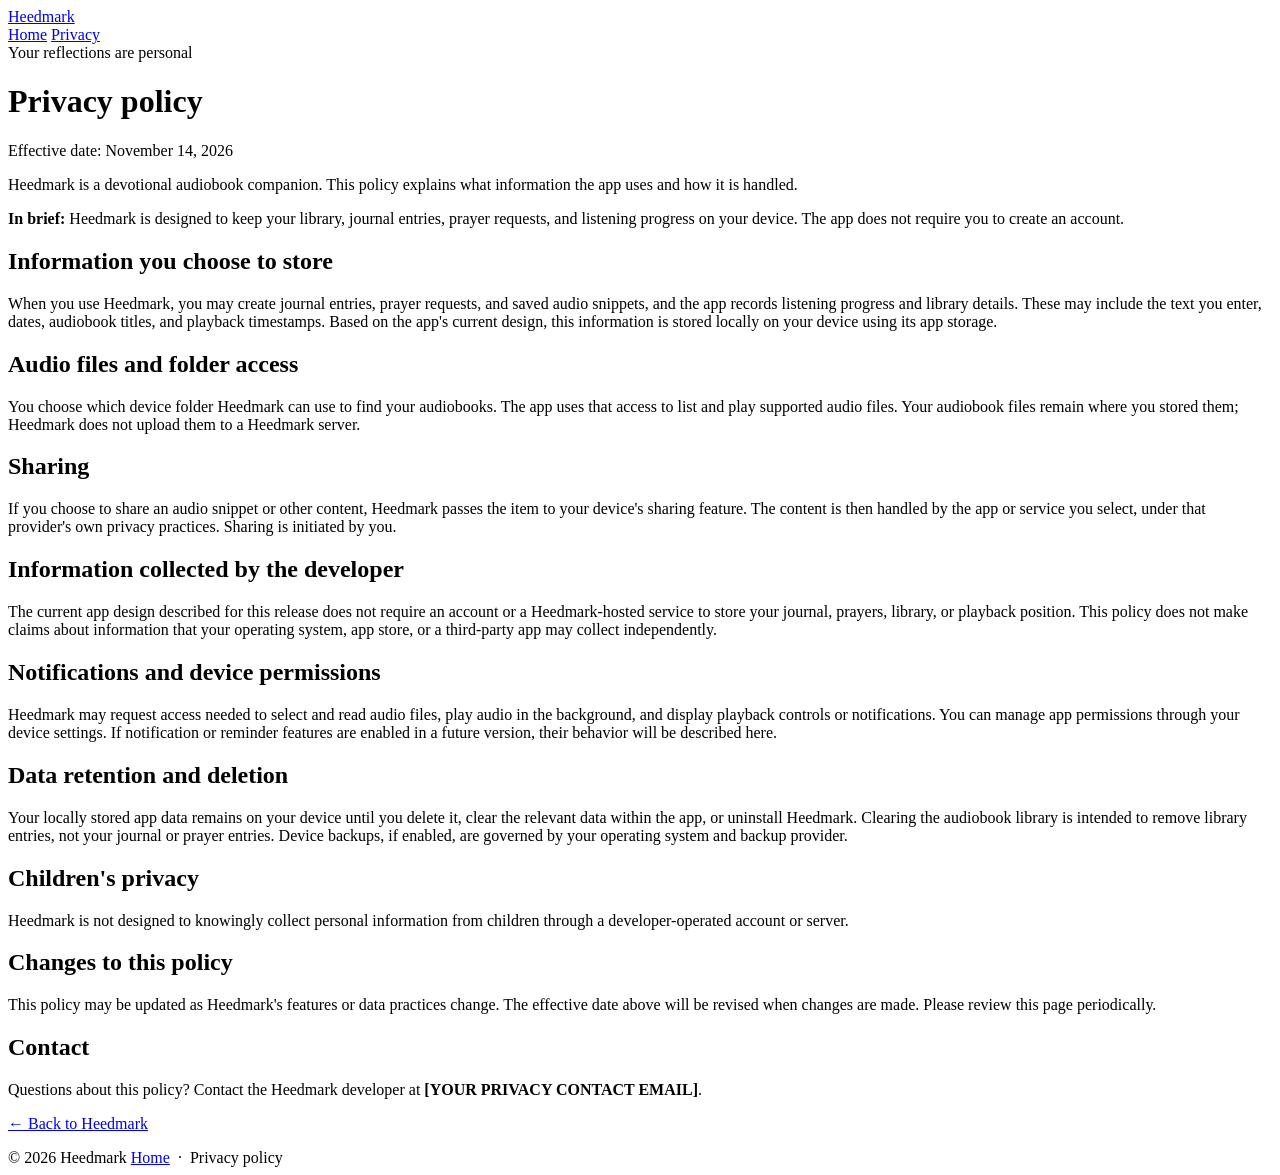
==== privacy.html @ 1b5cce21 "Add files via upload" ====
<!doctype html>
<html lang="en">
<head>
  <meta charset="utf-8">
  <meta name="viewport" content="width=device-width, initial-scale=1">
  <meta name="theme-color" content="#17130f">
  <meta name="description" content="Heedmark privacy policy.">
  <title>Privacy Policy — Heedmark</title>
  <link rel="icon" href="assets/heedmark-mark.svg" type="image/svg+xml">
  <link rel="stylesheet" href="assets/styles.css">
</head>
<body>
<header>
  <div class="wrap nav">
    <a class="brand" href="./"><img src="assets/heedmark-mark.svg" alt=""><span>Heedmark</span></a>
    <nav class="navlinks" aria-label="Main navigation">
      <a href="./">Home</a>
      <a href="privacy.html" aria-current="page">Privacy</a>
    </nav>
  </div>
</header>
<main class="wrap page">
  <div class="eyebrow">Your reflections are personal</div>
  <h1>Privacy policy</h1>
  <p class="updated">Effective date: November 14, 2026</p>
  <p>Heedmark is a devotional audiobook companion. This policy explains what information the app uses and how it is handled.</p>

  <div class="notice"><strong>In brief:</strong> Heedmark is designed to keep your library, journal entries, prayer requests, and listening progress on your device. The app does not require you to create an account.</div>

  <h2>Information you choose to store</h2>
  <p>When you use Heedmark, you may create journal entries, prayer requests, and saved audio snippets, and the app records listening progress and library details. These may include the text you enter, dates, audiobook titles, and playback timestamps. Based on the app's current design, this information is stored locally on your device using its app storage.</p>

  <h2>Audio files and folder access</h2>
  <p>You choose which device folder Heedmark can use to find your audiobooks. The app uses that access to list and play supported audio files. Your audiobook files remain where you stored them; Heedmark does not upload them to a Heedmark server.</p>

  <h2>Sharing</h2>
  <p>If you choose to share an audio snippet or other content, Heedmark passes the item to your device's sharing feature. The content is then handled by the app or service you select, under that provider's own privacy practices. Sharing is initiated by you.</p>

  <h2>Information collected by the developer</h2>
  <p>The current app design described for this release does not require an account or a Heedmark-hosted service to store your journal, prayers, library, or playback position. This policy does not make claims about information that your operating system, app store, or a third-party app may collect independently.</p>

  <h2>Notifications and device permissions</h2>
  <p>Heedmark may request access needed to select and read audio files, play audio in the background, and display playback controls or notifications. You can manage app permissions through your device settings. If notification or reminder features are enabled in a future version, their behavior will be described here.</p>

  <h2>Data retention and deletion</h2>
  <p>Your locally stored app data remains on your device until you delete it, clear the relevant data within the app, or uninstall Heedmark. Clearing the audiobook library is intended to remove library entries, not your journal or prayer entries. Device backups, if enabled, are governed by your operating system and backup provider.</p>

  <h2>Children's privacy</h2>
  <p>Heedmark is not designed to knowingly collect personal information from children through a developer-operated account or server.</p>

  <h2>Changes to this policy</h2>
  <p>This policy may be updated as Heedmark's features or data practices change. The effective date above will be revised when changes are made. Please review this page periodically.</p>

  <h2>Contact</h2>
  <p>Questions about this policy? Contact the Heedmark developer at <strong>[YOUR PRIVACY CONTACT EMAIL]</strong>.</p>

  <p><a class="text-link" href="./">← Back to Heedmark</a></p>
</main>
<footer>
  <div class="wrap foot">
    <span>© 2026 Heedmark</span>
    <span><a href="./">Home</a> &nbsp;·&nbsp; Privacy policy</span>
  </div>
</footer>
</body>
</html>
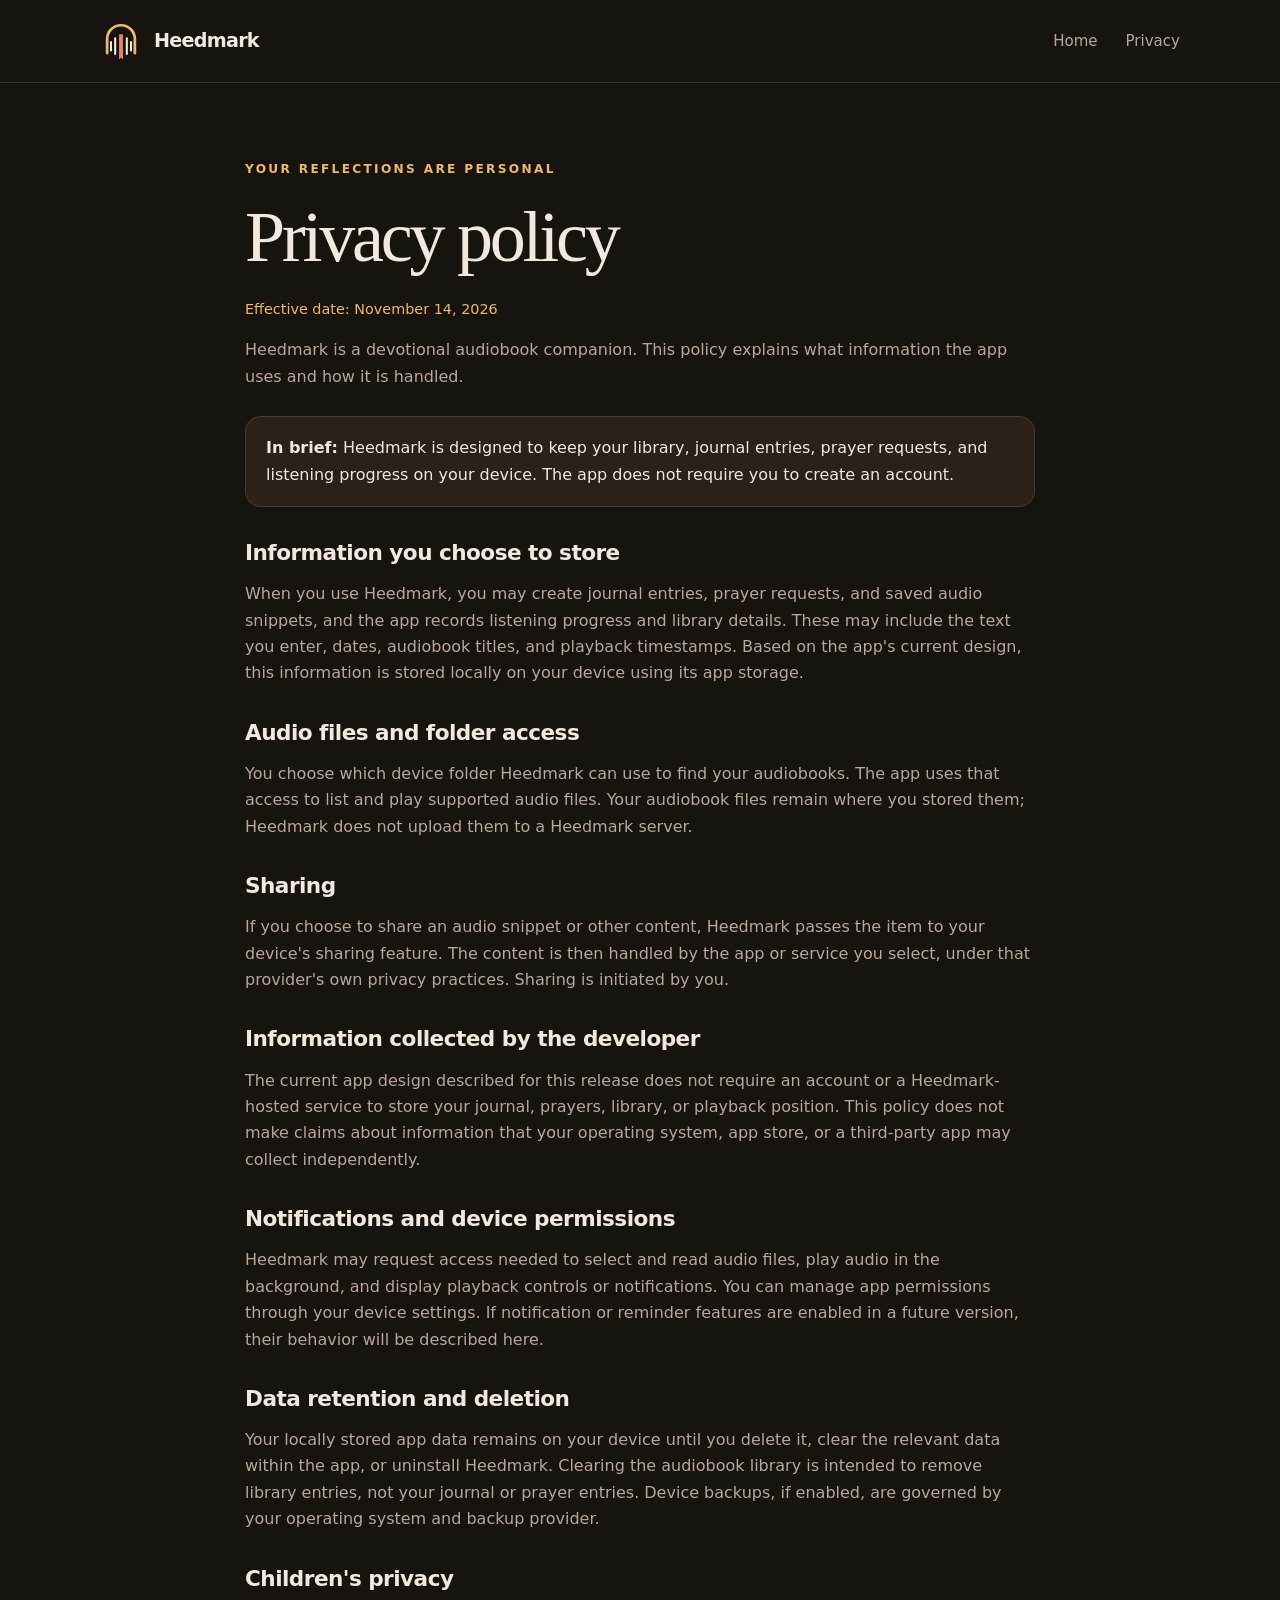
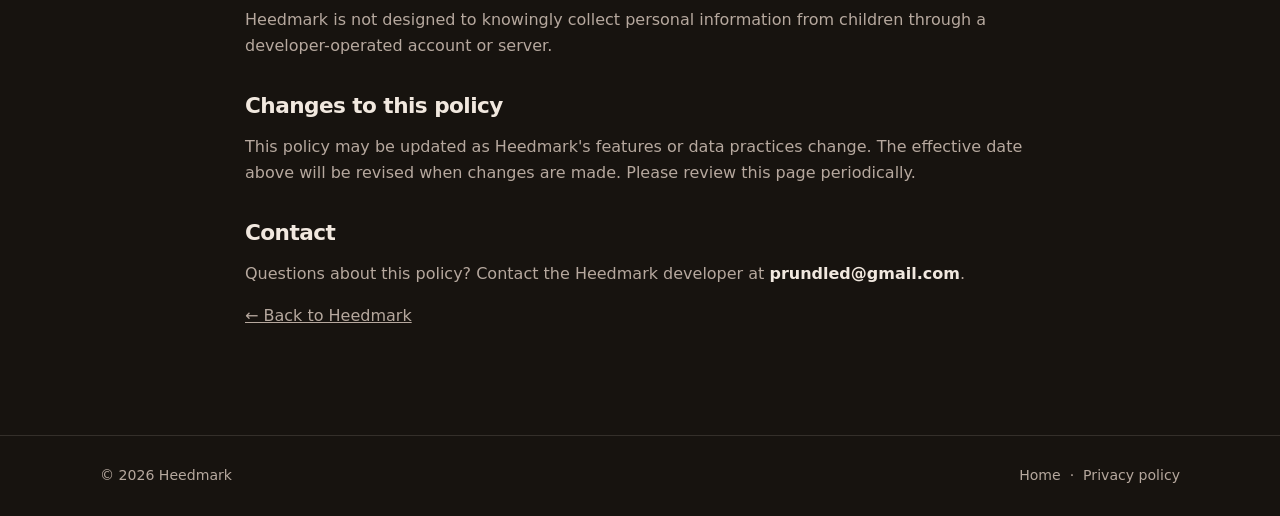
==== commit e6315989: "Update privacy contact email in privacy.html" ====
--- a/privacy.html
+++ b/privacy.html
@@ -52,7 +52,7 @@
   <p>This policy may be updated as Heedmark's features or data practices change. The effective date above will be revised when changes are made. Please review this page periodically.</p>
 
   <h2>Contact</h2>
-  <p>Questions about this policy? Contact the Heedmark developer at <strong>[YOUR PRIVACY CONTACT EMAIL]</strong>.</p>
+  <p>Questions about this policy? Contact the Heedmark developer at <strong>prundled@gmail.com</strong>.</p>
 
   <p><a class="text-link" href="./">← Back to Heedmark</a></p>
 </main>
--- a/assets/styles.css
+++ b/assets/styles.css
@@ -0,0 +1,83 @@
+:root {
+  color-scheme: dark;
+  --bg: #17130f;
+  --surface: #2c2119;
+  --surface-2: #3b2c21;
+  --cream: #f1e8df;
+  --muted: #b6a89e;
+  --gold: #e9b872;
+  --peach: #d4b59e;
+  --coral: #e8806a;
+  --line: rgba(241,232,223,.13);
+  --max: 1080px;
+}
+* { box-sizing: border-box; }
+html { scroll-behavior: smooth; }
+body {
+  margin: 0; background: var(--bg); color: var(--cream);
+  font-family: Inter, ui-sans-serif, system-ui, -apple-system, BlinkMacSystemFont, "Segoe UI", sans-serif;
+  line-height: 1.65; -webkit-font-smoothing: antialiased;
+}
+a { color: inherit; }
+.wrap { width: min(var(--max), calc(100% - 44px)); margin: 0 auto; }
+header { border-bottom: 1px solid var(--line); }
+.nav { min-height: 82px; display:flex; align-items:center; justify-content:space-between; gap:24px; }
+.brand { display:flex; align-items:center; gap:12px; text-decoration:none; font-weight:750; font-size:1.2rem; letter-spacing:-.04em; }
+.brand img { width:42px; height:42px; }
+.navlinks { display:flex; align-items:center; gap:28px; }
+.navlinks a { color:var(--muted); text-decoration:none; font-size:.94rem; }
+.navlinks a:hover, .text-link:hover { color:var(--gold); }
+.hero { padding: 92px 0 88px; display:grid; grid-template-columns: 1.1fr .9fr; align-items:center; gap:54px; }
+.eyebrow { color:var(--gold); font-size:.76rem; font-weight:750; letter-spacing:.19em; text-transform:uppercase; }
+h1,h2,h3 { line-height:1.12; letter-spacing:-.045em; }
+h1 { font-family: Georgia, "Times New Roman", serif; font-weight:500; font-size:clamp(3.2rem, 7vw, 5.8rem); margin:18px 0 20px; }
+h1 span { color:var(--peach); }
+.lede { color:var(--muted); font-size:clamp(1.08rem, 2vw, 1.28rem); max-width:590px; margin:0 0 30px; }
+.actions { display:flex; flex-wrap:wrap; gap:13px; align-items:center; }
+.button { display:inline-flex; justify-content:center; align-items:center; border-radius:999px; padding:12px 21px; font-weight:700; text-decoration:none; transition:transform .18s ease, background .18s ease; }
+.button:hover { transform:translateY(-2px); }
+.primary { background:var(--peach); color:#261b14; }
+.secondary { border:1px solid var(--line); color:var(--cream); }
+.hero-art { min-height:390px; border:1px solid rgba(233,184,114,.22); border-radius:32px; background:radial-gradient(circle at 50% 40%, #493729 0, #2c2119 54%, #211912 100%); display:grid; place-items:center; position:relative; overflow:hidden; }
+.hero-art:before,.hero-art:after { content:""; position:absolute; border:1px solid rgba(233,184,114,.12); border-radius:50%; width:330px; height:330px; }
+.hero-art:after { width:440px; height:440px; }
+.hero-art img { width:190px; height:190px; z-index:1; filter:drop-shadow(0 15px 35px rgba(0,0,0,.25)); }
+.art-caption { position:absolute; bottom:25px; color:var(--muted); font-size:.78rem; letter-spacing:.16em; text-transform:uppercase; z-index:1; }
+section { padding:76px 0; border-top:1px solid var(--line); }
+.section-head { max-width:650px; margin-bottom:34px; }
+h2 { font-family:Georgia, "Times New Roman", serif; font-size:clamp(2.2rem, 4vw, 3.2rem); font-weight:500; margin:12px 0; }
+.section-head p, .feature p { color:var(--muted); }
+.grid { display:grid; grid-template-columns:repeat(3,1fr); gap:16px; }
+.feature { background:var(--surface); border:1px solid var(--line); border-radius:22px; padding:25px; }
+.feature .num { color:var(--gold); font-size:.78rem; letter-spacing:.15em; font-weight:800; }
+.feature h3 { font-size:1.3rem; margin:18px 0 8px; }
+.feature p { margin:0; font-size:.96rem; }
+.quote { background:var(--surface-2); border:1px solid rgba(212,181,158,.2); border-radius:28px; padding:34px; display:flex; align-items:center; justify-content:space-between; gap:30px; }
+.quote blockquote { margin:0; font-family:Georgia,serif; font-size:clamp(1.7rem,3vw,2.5rem); line-height:1.25; }
+.quote small { color:var(--gold); text-transform:uppercase; letter-spacing:.17em; white-space:nowrap; }
+footer { border-top:1px solid var(--line); padding:28px 0; color:var(--muted); font-size:.88rem; }
+.foot { display:flex; justify-content:space-between; gap:20px; flex-wrap:wrap; }
+.foot a { text-decoration:none; }
+.page { padding:76px 0 90px; max-width:790px; }
+.page h1 { font-size:clamp(2.8rem,6vw,4.5rem); }
+.page h2 { font-family:inherit; font-size:1.35rem; font-weight:750; letter-spacing:-.025em; margin:34px 0 10px; }
+.page p,.page li { color:var(--muted); }
+.page strong { color:var(--cream); }
+.updated { color:var(--gold)!important; font-size:.9rem; }
+.notice { background:var(--surface); border:1px solid var(--line); border-radius:16px; padding:18px 20px; margin:26px 0; }
+@media (max-width:760px) {
+ .hero { grid-template-columns:1fr; padding:66px 0; gap:35px; }
+ .hero-art { min-height:290px; }
+ .hero-art img { width:150px; height:150px; }
+ .grid { grid-template-columns:1fr; }
+ .quote { align-items:flex-start; flex-direction:column; }
+ .navlinks { gap:16px; }
+}
+@media (max-width:430px) {
+ .wrap { width:min(var(--max), calc(100% - 32px)); }
+ .nav { min-height:70px; }
+ .brand { font-size:1.05rem; }
+ .brand img { width:35px; height:35px; }
+ .navlinks { gap:12px; }
+ .navlinks a { font-size:.83rem; }
+}
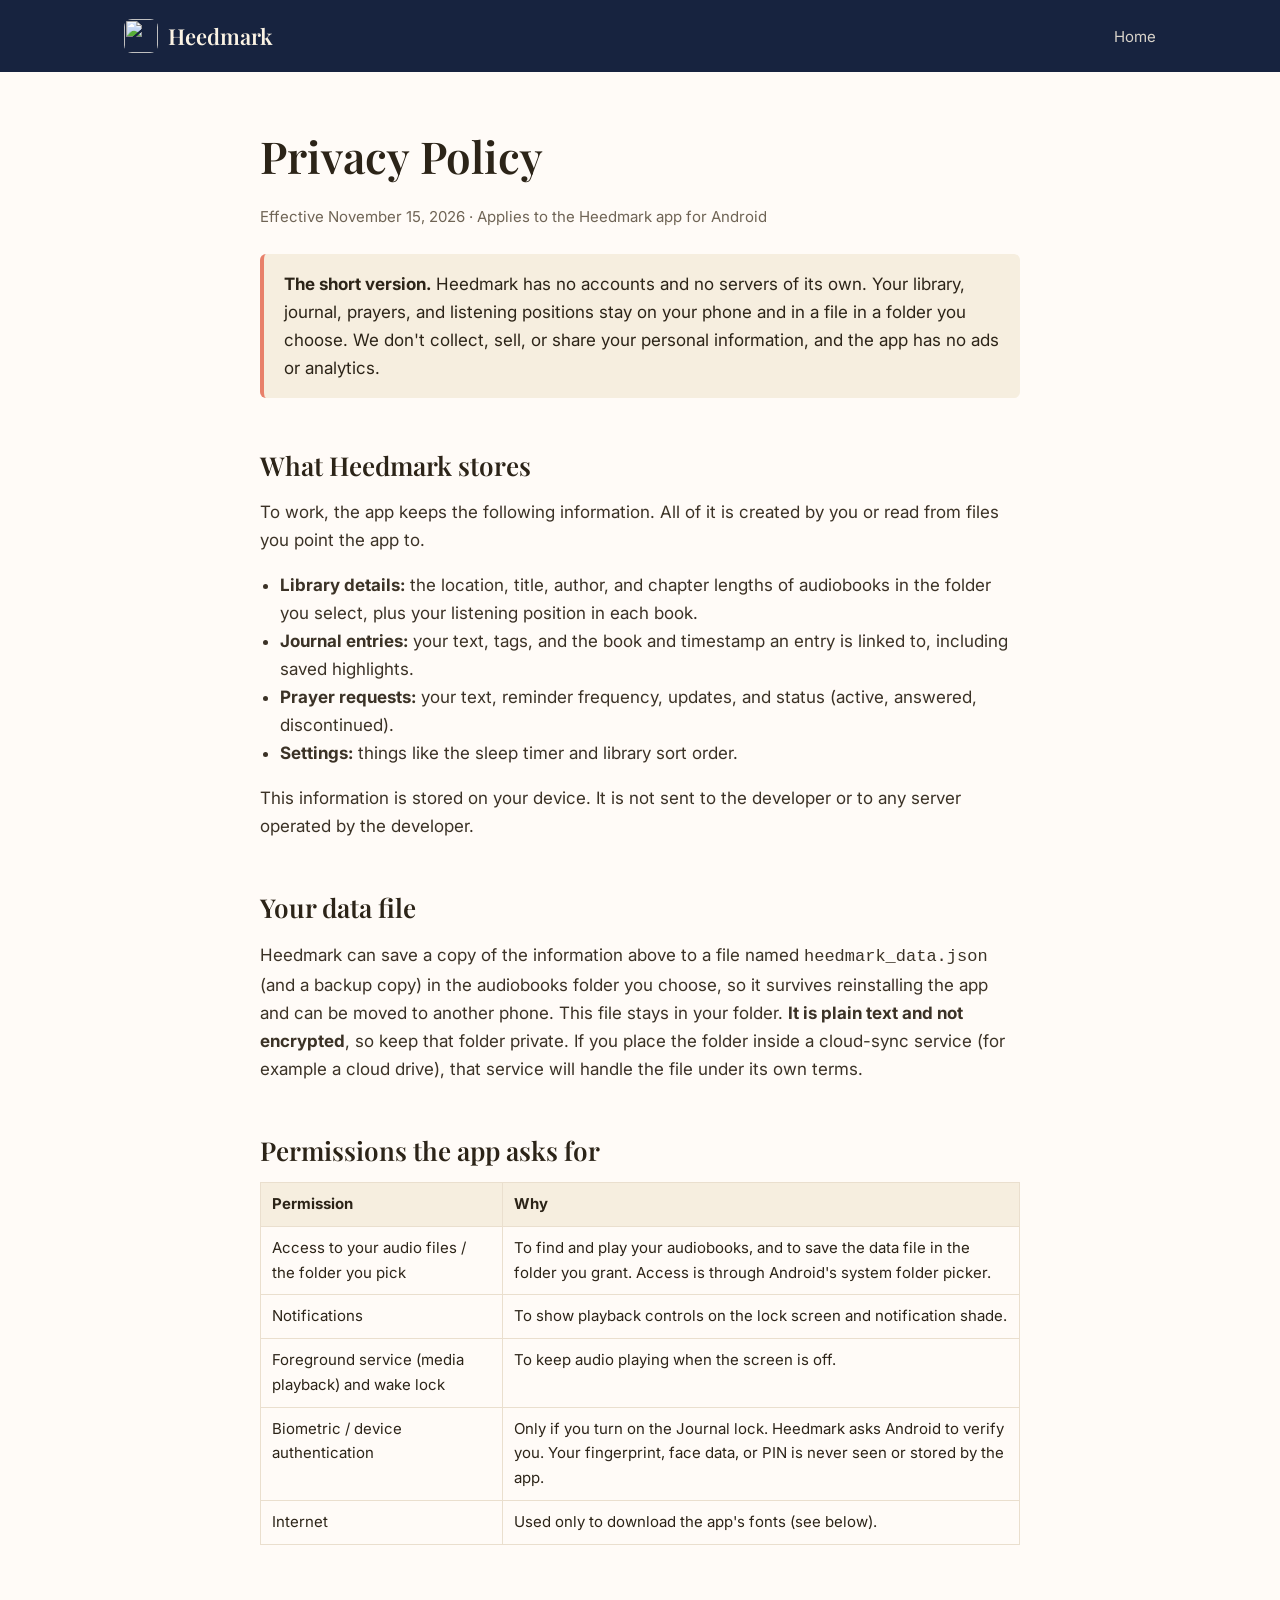
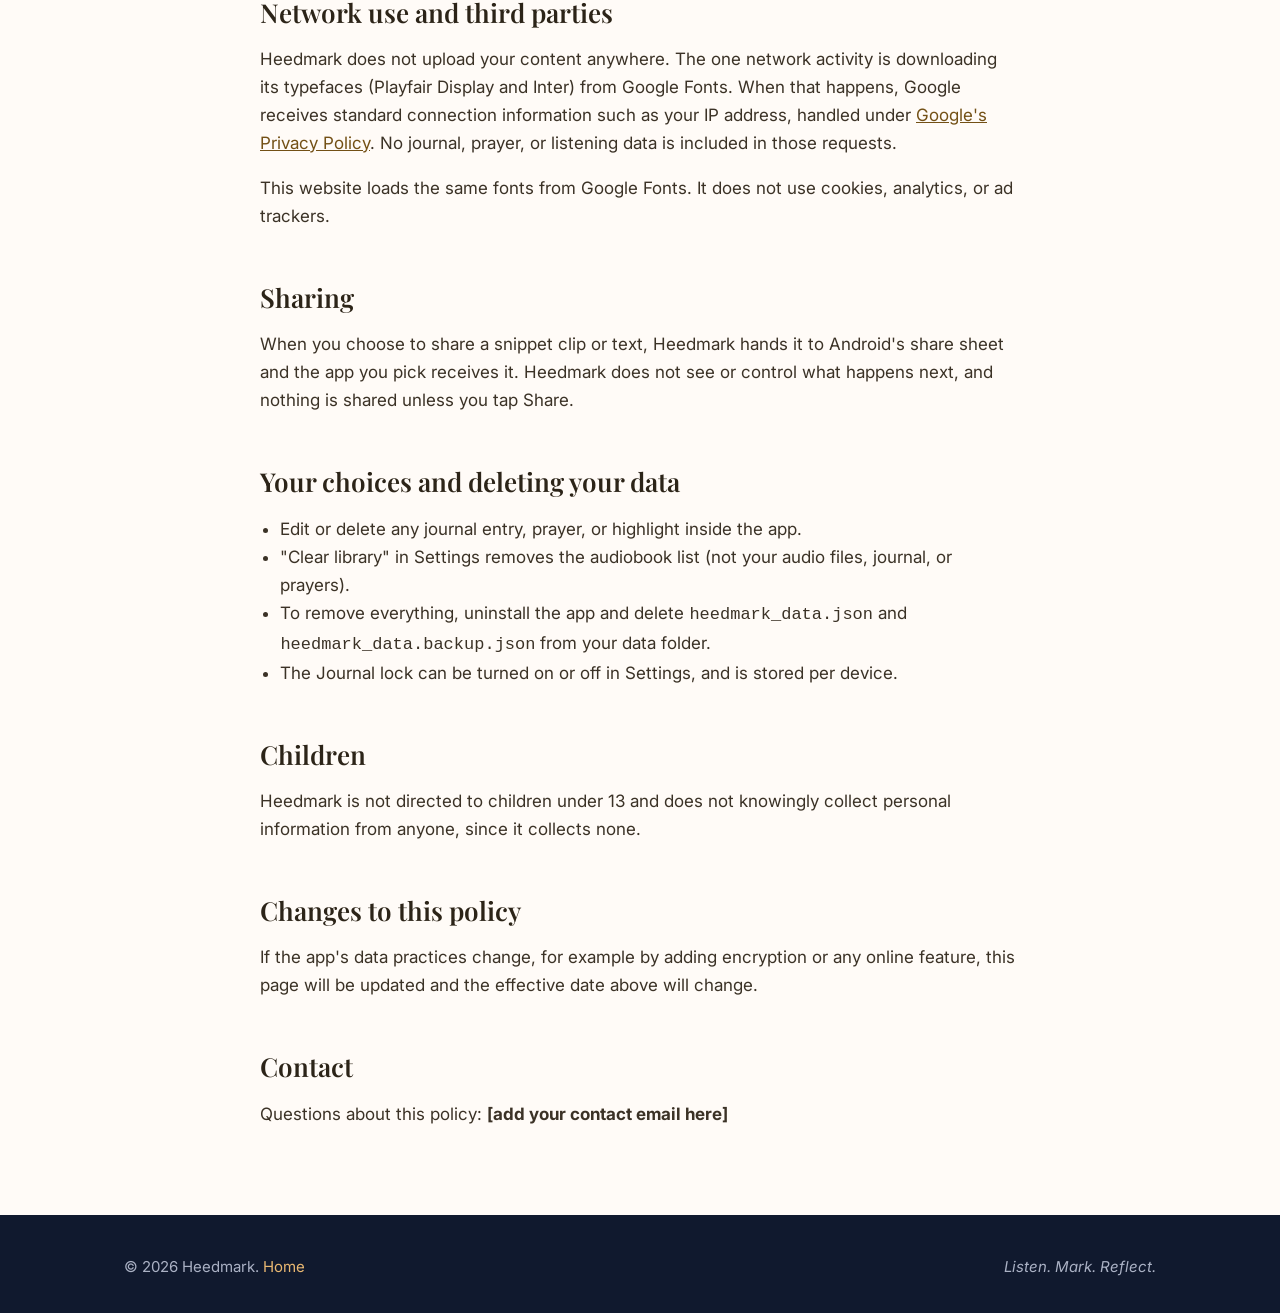
==== commit bd88d055: "Add files via upload" ====
--- a/privacy.html
+++ b/privacy.html
@@ -1,66 +1,80 @@
 <!doctype html>
 <html lang="en">
 <head>
-  <meta charset="utf-8">
-  <meta name="viewport" content="width=device-width, initial-scale=1">
-  <meta name="theme-color" content="#17130f">
-  <meta name="description" content="Heedmark privacy policy.">
-  <title>Privacy Policy — Heedmark</title>
-  <link rel="icon" href="assets/heedmark-mark.svg" type="image/svg+xml">
-  <link rel="stylesheet" href="assets/styles.css">
+<meta charset="utf-8">
+<meta name="viewport" content="width=device-width,initial-scale=1">
+<title>Privacy Policy · Heedmark</title>
+<meta name="description" content="How Heedmark handles your data. Short version: it stays with you.">
+<link rel="icon" href="assets/logo.svg" type="image/svg+xml">
+<link rel="preconnect" href="https://fonts.googleapis.com">
+<link rel="preconnect" href="https://fonts.gstatic.com" crossorigin>
+<link href="https://fonts.googleapis.com/css2?family=Inter:wght@400;500;600&family=Playfair+Display:wght@500;600;700&display=swap" rel="stylesheet">
+<link rel="stylesheet" href="styles.css">
 </head>
 <body>
-<header>
-  <div class="wrap nav">
-    <a class="brand" href="./"><img src="assets/heedmark-mark.svg" alt=""><span>Heedmark</span></a>
-    <nav class="navlinks" aria-label="Main navigation">
-      <a href="./">Home</a>
-      <a href="privacy.html" aria-current="page">Privacy</a>
-    </nav>
-  </div>
-</header>
-<main class="wrap page">
-  <div class="eyebrow">Your reflections are personal</div>
-  <h1>Privacy policy</h1>
-  <p class="updated">Effective date: November 14, 2026</p>
-  <p>Heedmark is a devotional audiobook companion. This policy explains what information the app uses and how it is handled.</p>
+<div class="docbar"></div>
+<header class="nav"><div class="wrap">
+  <a class="brand" href="index.html"><img src="assets/logo.svg" alt="">Heedmark</a>
+  <nav><a href="index.html">Home</a></nav>
+</div></header>
 
-  <div class="notice"><strong>In brief:</strong> Heedmark is designed to keep your library, journal entries, prayer requests, and listening progress on your device. The app does not require you to create an account.</div>
+<main class="wrap doc">
+<h1>Privacy Policy</h1>
+<p class="meta">Effective November 15, 2026 · Applies to the Heedmark app for Android</p>
 
-  <h2>Information you choose to store</h2>
-  <p>When you use Heedmark, you may create journal entries, prayer requests, and saved audio snippets, and the app records listening progress and library details. These may include the text you enter, dates, audiobook titles, and playback timestamps. Based on the app's current design, this information is stored locally on your device using its app storage.</p>
+<div class="callout"><b>The short version.</b> Heedmark has no accounts and no servers of its own. Your library, journal, prayers, and listening positions stay on your phone and in a file in a folder you choose. We don't collect, sell, or share your personal information, and the app has no ads or analytics.</div>
 
-  <h2>Audio files and folder access</h2>
-  <p>You choose which device folder Heedmark can use to find your audiobooks. The app uses that access to list and play supported audio files. Your audiobook files remain where you stored them; Heedmark does not upload them to a Heedmark server.</p>
+<h2>What Heedmark stores</h2>
+<p>To work, the app keeps the following information. All of it is created by you or read from files you point the app to.</p>
+<ul>
+  <li><b>Library details:</b> the location, title, author, and chapter lengths of audiobooks in the folder you select, plus your listening position in each book.</li>
+  <li><b>Journal entries:</b> your text, tags, and the book and timestamp an entry is linked to, including saved highlights.</li>
+  <li><b>Prayer requests:</b> your text, reminder frequency, updates, and status (active, answered, discontinued).</li>
+  <li><b>Settings:</b> things like the sleep timer and library sort order.</li>
+</ul>
+<p>This information is stored on your device. It is not sent to the developer or to any server operated by the developer.</p>
 
-  <h2>Sharing</h2>
-  <p>If you choose to share an audio snippet or other content, Heedmark passes the item to your device's sharing feature. The content is then handled by the app or service you select, under that provider's own privacy practices. Sharing is initiated by you.</p>
+<h2>Your data file</h2>
+<p>Heedmark can save a copy of the information above to a file named <code>heedmark_data.json</code> (and a backup copy) in the audiobooks folder you choose, so it survives reinstalling the app and can be moved to another phone. This file stays in your folder. <b>It is plain text and not encrypted</b>, so keep that folder private. If you place the folder inside a cloud-sync service (for example a cloud drive), that service will handle the file under its own terms.</p>
 
-  <h2>Information collected by the developer</h2>
-  <p>The current app design described for this release does not require an account or a Heedmark-hosted service to store your journal, prayers, library, or playback position. This policy does not make claims about information that your operating system, app store, or a third-party app may collect independently.</p>
+<h2>Permissions the app asks for</h2>
+<table>
+<tr><th>Permission</th><th>Why</th></tr>
+<tr><td>Access to your audio files / the folder you pick</td><td>To find and play your audiobooks, and to save the data file in the folder you grant. Access is through Android's system folder picker.</td></tr>
+<tr><td>Notifications</td><td>To show playback controls on the lock screen and notification shade.</td></tr>
+<tr><td>Foreground service (media playback) and wake lock</td><td>To keep audio playing when the screen is off.</td></tr>
+<tr><td>Biometric / device authentication</td><td>Only if you turn on the Journal lock. Heedmark asks Android to verify you. Your fingerprint, face data, or PIN is never seen or stored by the app.</td></tr>
+<tr><td>Internet</td><td>Used only to download the app's fonts (see below).</td></tr>
+</table>
 
-  <h2>Notifications and device permissions</h2>
-  <p>Heedmark may request access needed to select and read audio files, play audio in the background, and display playback controls or notifications. You can manage app permissions through your device settings. If notification or reminder features are enabled in a future version, their behavior will be described here.</p>
+<h2>Network use and third parties</h2>
+<p>Heedmark does not upload your content anywhere. The one network activity is downloading its typefaces (Playfair Display and Inter) from Google Fonts. When that happens, Google receives standard connection information such as your IP address, handled under <a href="https://policies.google.com/privacy">Google's Privacy Policy</a>. No journal, prayer, or listening data is included in those requests.</p>
+<p>This website loads the same fonts from Google Fonts. It does not use cookies, analytics, or ad trackers.</p>
 
-  <h2>Data retention and deletion</h2>
-  <p>Your locally stored app data remains on your device until you delete it, clear the relevant data within the app, or uninstall Heedmark. Clearing the audiobook library is intended to remove library entries, not your journal or prayer entries. Device backups, if enabled, are governed by your operating system and backup provider.</p>
+<h2>Sharing</h2>
+<p>When you choose to share a snippet clip or text, Heedmark hands it to Android's share sheet and the app you pick receives it. Heedmark does not see or control what happens next, and nothing is shared unless you tap Share.</p>
 
-  <h2>Children's privacy</h2>
-  <p>Heedmark is not designed to knowingly collect personal information from children through a developer-operated account or server.</p>
+<h2>Your choices and deleting your data</h2>
+<ul>
+  <li>Edit or delete any journal entry, prayer, or highlight inside the app.</li>
+  <li>"Clear library" in Settings removes the audiobook list (not your audio files, journal, or prayers).</li>
+  <li>To remove everything, uninstall the app and delete <code>heedmark_data.json</code> and <code>heedmark_data.backup.json</code> from your data folder.</li>
+  <li>The Journal lock can be turned on or off in Settings, and is stored per device.</li>
+</ul>
 
-  <h2>Changes to this policy</h2>
-  <p>This policy may be updated as Heedmark's features or data practices change. The effective date above will be revised when changes are made. Please review this page periodically.</p>
+<h2>Children</h2>
+<p>Heedmark is not directed to children under 13 and does not knowingly collect personal information from anyone, since it collects none.</p>
 
-  <h2>Contact</h2>
-  <p>Questions about this policy? Contact the Heedmark developer at <strong>prundled@gmail.com</strong>.</p>
+<h2>Changes to this policy</h2>
+<p>If the app's data practices change, for example by adding encryption or any online feature, this page will be updated and the effective date above will change.</p>
 
-  <p><a class="text-link" href="./">← Back to Heedmark</a></p>
+<h2>Contact</h2>
+<p>Questions about this policy: <b>[add your contact email here]</b></p>
 </main>
-<footer>
-  <div class="wrap foot">
-    <span>© 2026 Heedmark</span>
-    <span><a href="./">Home</a> &nbsp;·&nbsp; Privacy policy</span>
-  </div>
-</footer>
+
+<footer><div class="wrap">
+  <div class="l">© 2026 Heedmark. <a href="index.html">Home</a></div>
+  <div><em>Listen. Mark. Reflect.</em></div>
+</div></footer>
 </body>
 </html>
--- a/styles.css
+++ b/styles.css
@@ -0,0 +1,225 @@
+:root{
+  --navy:#17233F; --gold:#E9B872; --cream:#FBF3E4; --coral:#E8806A;
+  --primary:#735015; --container:#E7B47D; --secondary:#6B7A8F; --tertiary:#B67352;
+  --surface:#FFFBF7; --ink:#2C2418; --muted:#6f6455; --line:#eadfce;
+  --serif:'Playfair Display',Georgia,'Times New Roman',serif;
+  --sans:'Inter',system-ui,-apple-system,'Segoe UI',Roboto,sans-serif;
+}
+*{box-sizing:border-box}
+html{scroll-behavior:smooth}
+body{margin:0;background:var(--surface);color:var(--ink);font-family:var(--sans);line-height:1.65;font-size:17px;-webkit-font-smoothing:antialiased}
+a{color:var(--primary)}
+.wrap{max-width:1080px;margin:0 auto;padding:0 24px}
+h1,h2,h3{font-family:var(--serif);line-height:1.2;margin:0 0 .5em;font-weight:600}
+
+/* nav */
+.nav{position:absolute;top:0;left:0;right:0;z-index:5}
+.nav .wrap{display:flex;align-items:center;justify-content:space-between;height:72px}
+.brand{display:flex;align-items:center;gap:10px;color:var(--cream);text-decoration:none;font-family:var(--serif);font-size:22px;font-weight:600}
+.brand img{width:34px;height:34px;border-radius:8px}
+.nav nav a{color:var(--cream);text-decoration:none;margin-left:24px;font-size:15px;opacity:.85}
+.nav nav a:hover{opacity:1}
+
+/* hero */
+.hero{background:radial-gradient(1200px 500px at 70% -10%,#26365f 0%,var(--navy) 60%);color:var(--cream);padding:150px 0 90px;overflow:hidden}
+.hero .wrap{display:grid;grid-template-columns:1.1fr .9fr;gap:40px;align-items:center}
+.eyebrow{letter-spacing:.22em;text-transform:uppercase;font-size:13px;color:var(--gold);margin-bottom:18px}
+.hero h1{font-size:clamp(40px,6vw,66px);color:#fff}
+.hero h1 em{font-style:normal;color:var(--gold)}
+.hero p.lead{font-size:20px;color:#e9e2d3;max-width:34em}
+.cta{display:flex;gap:14px;flex-wrap:wrap;margin-top:28px}
+.btn{display:inline-block;padding:13px 24px;border-radius:999px;text-decoration:none;font-weight:600;font-size:16px}
+.btn.gold{background:var(--gold);color:var(--navy)}
+.btn.ghost{border:1.5px solid rgba(251,243,228,.5);color:var(--cream)}
+.note{font-size:14px;color:#b9bfd0;margin-top:14px}
+.hero-art{display:flex;justify-content:center}
+
+
+/* sections */
+section{padding:84px 0}
+section.alt{background:#F6EEDF}
+.center{text-align:center}
+.kicker{letter-spacing:.2em;text-transform:uppercase;font-size:13px;color:var(--tertiary);font-weight:600;margin-bottom:10px}
+h2{font-size:clamp(30px,4vw,42px)}
+.sub{color:var(--muted);max-width:40em;margin:0 auto 44px;font-size:18px}
+
+.steps{display:grid;grid-template-columns:repeat(3,1fr);gap:22px}
+.step{background:#fff;border:1px solid var(--line);border-radius:20px;padding:28px}
+.step .dot{width:12px;height:12px;border-radius:50%;background:var(--coral);display:inline-block;margin-bottom:14px}
+.step h3{font-size:24px}
+.step p{margin:0;color:var(--muted)}
+
+.features{display:grid;grid-template-columns:repeat(3,1fr);gap:20px}
+.feat{padding:24px;border-radius:18px;background:var(--surface);border:1px solid var(--line)}
+.feat h3{font-size:20px;font-family:var(--sans);font-weight:600;margin-bottom:.3em}
+.feat p{margin:0;color:var(--muted);font-size:16px}
+.feat .ic{font-size:26px;margin-bottom:8px}
+
+.wrap.wide{max-width:1240px}
+.shots{display:flex;gap:40px 30px;justify-content:center;flex-wrap:wrap;max-width:930px;margin:0 auto}
+.shot{text-align:center;width:262px}
+.shot figcaption{margin-top:16px;font-size:15px;color:var(--muted)}
+.shot figcaption b{display:block;color:var(--ink);font-size:17px;font-family:var(--serif);margin-bottom:2px}
+figure{margin:0}
+.fine{font-size:14px;color:var(--muted);text-align:center;margin-top:34px}
+
+.privacy-band{background:var(--navy);color:var(--cream)}
+.privacy-band h2{color:#fff}
+.privacy-band .sub{color:#c9cfdf}
+.pills{display:grid;grid-template-columns:repeat(4,1fr);gap:16px;margin-bottom:34px}
+.pill{border:1px solid rgba(233,184,114,.35);border-radius:16px;padding:18px;text-align:left;font-size:15px;color:#e9e2d3}
+.pill b{display:block;color:var(--gold);font-family:var(--serif);font-size:18px;margin-bottom:4px}
+
+.get{text-align:center}
+.badge{display:inline-flex;align-items:center;gap:12px;background:var(--navy);color:var(--cream);padding:14px 26px;border-radius:14px;font-weight:600}
+.badge small{display:block;font-weight:400;opacity:.7;font-size:12px;letter-spacing:.08em;text-transform:uppercase}
+
+footer{background:#10192e;color:#aab1c4;padding:40px 0;font-size:15px}
+footer .wrap{display:flex;justify-content:space-between;gap:20px;flex-wrap:wrap;align-items:center}
+footer a{color:var(--gold);margin-left:18px;text-decoration:none}
+footer .l a{margin-left:0}
+
+/* Phone mock-ups: HTML/CSS rebuilds of the real Flutter screens (lib/screens/*.dart), laid out at 360x760 dp and scaled down. */
+.phone{width:262px;height:540px;border-radius:38px;background:#0e1424;padding:9px;box-shadow:0 30px 60px -20px rgba(0,0,0,.45),0 0 0 1.5px #2a3558 inset;position:relative;flex:none}
+.phone.tilt{transform:rotate(3deg)}
+.screen{--pr:115,80,21;--pc:231,180,125;--sec:107,122,143;--ter:182,115,82;--sf:255,251,247;--ink:44,36,24;--sv:73,69,79;--ol:121,116,126;--onp:255,255,255;
+  width:244px;height:522px;border-radius:30px;overflow:hidden;position:relative;background:rgb(var(--sf));color:rgb(var(--ink))}
+.screen.dark{--pr:212,181,158;--pc:107,83,64;--sec:179,194,215;--ter:229,168,138;--sf:28,23,19;--ink:232,224,215;--sv:202,196,208;--ol:147,143,153}
+.dp{width:360px;height:770px;transform:scale(.6778);transform-origin:0 0;font-family:'Inter',system-ui,sans-serif;font-size:14px;line-height:1.4;display:flex;flex-direction:column;position:relative;text-align:left}
+.ic{display:block;fill:currentColor;flex:none}
+.sb{height:28px;display:flex;justify-content:space-between;align-items:center;padding:0 22px;font-size:12px;font-weight:600;flex:none}
+.sbr{display:flex;gap:5px;align-items:center}.sig{width:14px;height:9px;background:currentColor;clip-path:polygon(0 100%,100% 0,100% 100%)}.bat{width:20px;height:10px;border-radius:3px;border:1.5px solid currentColor;position:relative}.bat:after{content:"";position:absolute;inset:1.5px;background:currentColor;border-radius:1px}
+.gest{position:absolute;bottom:6px;left:50%;width:110px;height:4px;margin-left:-55px;border-radius:2px;background:rgba(var(--ink),.55)}
+.body{flex:1;display:flex;flex-direction:column;min-height:0}
+.hdr{padding:24px;display:flex;align-items:center;flex:none}
+.hdr .t{flex:1}
+.h1{font-family:'Playfair Display',Georgia,serif;font-weight:600;font-size:36px;line-height:44px;color:rgb(var(--pr))}
+.sub{margin-top:8px;font-size:14px;color:rgba(var(--ink),.6)}
+.ib{width:48px;height:48px;display:grid;place-items:center;color:rgb(var(--sv));flex:none}
+.fab{width:40px;height:40px;border-radius:12px;background:rgb(var(--pr));display:grid;place-items:center;box-shadow:0 2px 6px rgba(0,0,0,.25)}
+.cnt{padding:0 24px 4px;font-size:12px;color:rgba(var(--ink),.6)}
+.list{padding:8px 24px;flex:1;overflow:hidden}
+.bnav{display:flex;height:64px;flex:none;background:rgb(var(--sf));box-shadow:0 -2px 10px rgba(0,0,0,.05);padding-bottom:14px}
+.bn{flex:1;display:flex;flex-direction:column;align-items:center;justify-content:center;gap:3px;font-size:12px;color:rgba(var(--ink),.5)}
+.bn.on{color:rgb(var(--pr))}
+/* library card */
+.bk{background:rgba(var(--pc),.3);border-radius:16px;padding:20px;margin-bottom:16px}
+.bk.np{background:rgba(var(--pc),.55);border:2px solid rgb(var(--pr));padding:18px}
+.bk-top{display:flex;align-items:center;gap:16px}
+.bk-ic{width:56px;height:56px;border-radius:12px;background:rgba(var(--pr),.2);display:grid;place-items:center;flex:none}
+.bk-m{flex:1;min-width:0}
+.bk-t{font-size:18px;font-weight:600;line-height:1.3}
+.bk-s{font-size:12px;color:rgba(var(--ink),.6);margin-top:4px}
+.lab{font-size:14px;font-weight:700;color:rgb(var(--pr));margin-top:4px}
+.done{display:flex;align-items:center;gap:4px;margin-top:4px;font-size:14px;font-weight:600;color:rgb(var(--sec))}
+.pg{height:6px;border-radius:4px;background:rgba(var(--ink),.1);margin-top:16px;overflow:hidden}.pg i{display:block;height:100%;background:rgb(var(--pr))}
+/* player */
+.tb{display:flex;align-items:center;padding:16px 8px 16px 12px;flex:none}
+.spd{font-weight:700;font-size:14px;padding:0 8px;color:rgb(var(--pr))}
+.pill{display:flex;gap:4px;align-items:center;background:rgba(var(--pr),.2);border-radius:12px;padding:4px 8px;font-size:12px;font-weight:600;color:rgb(var(--pr))}
+.scroll{padding:24px;flex:1;overflow:hidden;display:flex;flex-direction:column}
+.art{width:240px;height:240px;border-radius:24px;background:rgba(var(--pc),.4);display:grid;place-items:center;margin:20px auto 32px;flex:none}
+.ch{font-family:'Playfair Display',Georgia,serif;font-size:24px;font-weight:500;text-align:center;line-height:32px}
+.bt{text-align:center;color:rgba(var(--ink),.6);margin-top:8px}
+.prg{margin-top:40px;padding:0 8px}.prg.cpr{margin-top:20px}
+.pl{display:flex;justify-content:space-between;font-size:12px;font-weight:600}
+.bar4{height:4px;border-radius:4px;background:rgba(var(--pr),.2);margin-top:10px;overflow:hidden}.bar4 i{display:block;height:100%;background:rgb(var(--pr))}
+.tm{display:flex;justify-content:space-between;font-size:12px;margin-top:8px}
+.sl{position:relative;height:24px;margin-top:2px}
+.sl-t{position:absolute;left:0;right:0;top:10px;height:3px;border-radius:2px;background:rgba(var(--sec),.3)}.sl-t i{display:block;height:100%;background:rgb(var(--sec));border-radius:2px}
+.sl b{position:absolute;top:7px;width:10px;height:10px;margin-left:-5px;border-radius:50%;background:rgb(var(--sec))}
+.ctl{display:flex;justify-content:center;align-items:center;gap:4px;margin-top:32px}
+.cb{width:48px;height:48px;display:grid;place-items:center;color:rgb(var(--ink))}
+.cb:first-child{opacity:.9}
+.play{width:64px;height:64px;border-radius:50%;background:rgb(var(--pr));display:grid;place-items:center;margin:0 12px}
+.dark .play{background:rgb(var(--pr))}
+.card{border-radius:16px;padding:20px}
+.sn{background:rgba(var(--sec),.3)}
+.qa{background:rgba(var(--pc),.2)}
+.sh{display:flex;align-items:center;gap:8px;margin-bottom:16px;font-size:16px}
+.sh b{font-weight:600}
+.clr{display:flex;align-items:center;gap:2px;font-size:12px;color:rgb(var(--pr));font-weight:500}
+.se{font-size:12px;color:rgb(var(--sec));margin-bottom:8px}
+.r2{display:flex;gap:8px}
+.obtn,.ebtn{flex:1;display:flex;align-items:center;justify-content:center;gap:8px;height:40px;border-radius:20px;font-size:14px;font-weight:500;white-space:nowrap}
+.obtn{border:1px solid rgb(var(--sec));color:rgb(var(--sec))}
+.obtn.full{width:100%}
+.ebtn{background:rgb(var(--sec));color:#fff;box-shadow:0 1px 3px rgba(0,0,0,.25)}
+.card b{font-weight:600}
+.qa b{font-size:16px;display:block;margin-bottom:16px}
+.ab{display:flex;align-items:center;gap:12px;background:rgb(var(--sf));border-radius:12px;padding:12px 16px;margin-bottom:12px}
+.ab:last-child{margin-bottom:0}
+.hi{display:flex;align-items:center;gap:12px;padding:8px 0}
+.ht{font-weight:600}.hc{font-size:12px}
+/* journal */
+.dh{padding:16px 0;font-size:16px;font-weight:600;color:rgb(var(--pr))}
+.jc{background:rgba(var(--pc),.2);border-radius:16px;padding:16px;margin-bottom:12px}
+.jt{display:flex;align-items:center;gap:8px}
+.tl{font-size:12px;color:rgba(var(--ink),.5)}
+.lp{display:inline-flex;align-items:center;gap:4px;background:rgba(var(--pr),.15);border-radius:8px;padding:2px 8px;font-size:10px;color:rgb(var(--pr));font-weight:500}
+.jb{margin-top:8px;font-size:14px;display:-webkit-box;-webkit-line-clamp:3;-webkit-box-orient:vertical;overflow:hidden}
+.chips{display:flex;gap:6px;margin-top:8px}
+.chip{border:1px solid rgb(var(--ol));border-radius:8px;padding:2px 8px;font-size:11px;color:rgb(var(--sv));line-height:20px}
+.jh{display:flex;align-items:center;gap:8px;background:rgba(var(--sec),.3);border-radius:12px;padding:6px 4px 6px 12px;margin-bottom:8px}
+.jx{flex:1;font-size:14px;font-weight:500;white-space:nowrap;overflow:hidden;text-overflow:ellipsis}
+/* detail screens */
+.ab-bar{display:flex;align-items:center;height:56px;padding:0 4px;flex:none}
+.abt{font-size:22px;flex:1;min-width:0;margin-left:4px;font-weight:400;white-space:nowrap;overflow:hidden;text-overflow:ellipsis}
+.save{color:rgb(var(--pr));font-weight:500;padding:0 12px}
+.pad{padding:24px;flex:1;overflow:hidden}
+.lk{display:flex;gap:12px;align-items:center;background:rgba(var(--pc),.3);border-radius:12px;padding:16px}
+.ls{font-size:12px;color:rgba(var(--ink),.6)}.lt{font-weight:600}
+.fl{font-size:16px;font-weight:600;margin-bottom:12px}
+.tf{background:rgba(var(--pc),.15);border-radius:12px;padding:16px;font-size:16px;line-height:1.5}
+.tf.dd{display:flex;align-items:center;justify-content:space-between;padding:12px 16px}
+.tf.tl2{display:flex;align-items:center;justify-content:space-between;padding:8px 8px 8px 16px;color:rgba(var(--ink),.6)}
+.uc{background:rgba(var(--pc),.2);border-radius:12px;padding:16px;margin-bottom:12px}
+.ud{text-align:right;font-size:12px;color:rgba(var(--ink),.5)}.ub{margin-top:8px}
+/* prayers */
+.fts{display:flex;gap:8px;margin-top:16px;overflow:hidden}
+.ft{padding:8px 16px;border-radius:20px;background:rgba(var(--pc),.3);font-size:14px;font-weight:500;color:rgba(var(--ink),.7);white-space:nowrap}
+.ft.on{background:rgb(var(--pr));color:#fff}
+.dark .ft.on{color:rgb(28,23,19)}
+.pc{background:rgba(var(--pc),.3);border-radius:16px;padding:20px;margin-bottom:16px}
+.pt{font-size:18px;font-weight:600}
+.pd{margin-top:8px;color:rgba(var(--ink),.7)}
+.pbk{display:flex;align-items:center;gap:6px;margin-top:8px;font-size:12px;color:rgba(var(--ink),.6)}
+.pr-row{display:flex;align-items:center;gap:8px;margin-top:12px}
+.chip2{display:inline-flex;align-items:center;gap:4px;background:rgba(var(--pr),.15);color:rgb(var(--pr));border-radius:8px;padding:4px 10px;font-size:11px;font-weight:500}
+.chip2.sec{background:rgba(var(--sec),.15);color:rgb(var(--sec))}
+.prayed{display:flex;align-items:center;gap:8px;background:rgb(var(--sec));color:#fff;border-radius:20px;padding:6px 16px;font-size:14px;font-weight:500}
+.dark .prayed{color:rgb(44,62,80)}
+/* settings / lock */
+.st{font-family:'Playfair Display',Georgia,serif;font-weight:700;font-size:18px;margin-bottom:16px}
+.scard{background:rgb(var(--pc));border-radius:12px;padding:16px;color:rgb(53,34,31);margin-bottom:8px}
+.scard b{font-weight:600}
+.path{font-size:12px;color:#BA1A1A;margin:8px 0 12px}
+.sm{font-size:12px}
+.eb{display:inline-flex;align-items:center;gap:8px;height:40px;padding:0 16px;border-radius:20px;background:rgb(var(--sf));color:rgb(var(--pr));font-weight:500;box-shadow:0 1px 3px rgba(0,0,0,.25);white-space:nowrap}
+.tb2{display:inline-flex;align-items:center;gap:8px;color:rgb(var(--pr));font-weight:500;padding:8px 12px;font-size:14px}
+.sw{width:52px;height:32px;border-radius:16px;background:rgb(var(--pr));position:relative}.sw i{position:absolute;right:4px;top:4px;width:24px;height:24px;border-radius:50%;background:#fff}
+.fc{border:1px solid rgb(var(--ol));border-radius:8px;padding:6px 12px;font-size:14px;background:rgb(var(--sf));color:rgb(var(--ink))}
+.fc.on{background:rgb(53,34,31);color:#fff;border-color:transparent}
+.lkt{font-family:'Playfair Display',Georgia,serif;font-size:22px;font-weight:700;margin-top:16px}
+.lkm{margin-top:8px;color:rgba(var(--ink),.7);font-size:14px}
+
+/* privacy page */
+.doc{padding:130px 0 70px;max-width:760px}
+.docbar{background:var(--navy);position:absolute;top:0;left:0;right:0;height:72px}
+.doc h1{font-size:44px}
+.doc h2{font-size:26px;margin-top:2em}
+.doc p,.doc li{color:#3b3226}
+.doc ul{padding-left:1.2em}
+.doc .meta{color:var(--muted);font-size:15px}
+.doc .callout{background:#F6EEDF;border-left:4px solid var(--coral);padding:16px 20px;border-radius:6px;margin:24px 0}
+.doc table{border-collapse:collapse;width:100%;font-size:15px;margin:16px 0}
+.doc th,.doc td{border:1px solid var(--line);padding:9px 11px;text-align:left;vertical-align:top}
+.doc th{background:#F6EEDF}
+
+@media(max-width:900px){
+  .hero .wrap{grid-template-columns:1fr}
+  .hero-art{order:2}
+  .steps,.features{grid-template-columns:1fr}
+  .pills{grid-template-columns:1fr 1fr}
+  .nav nav a:not(:last-child){display:none}
+}
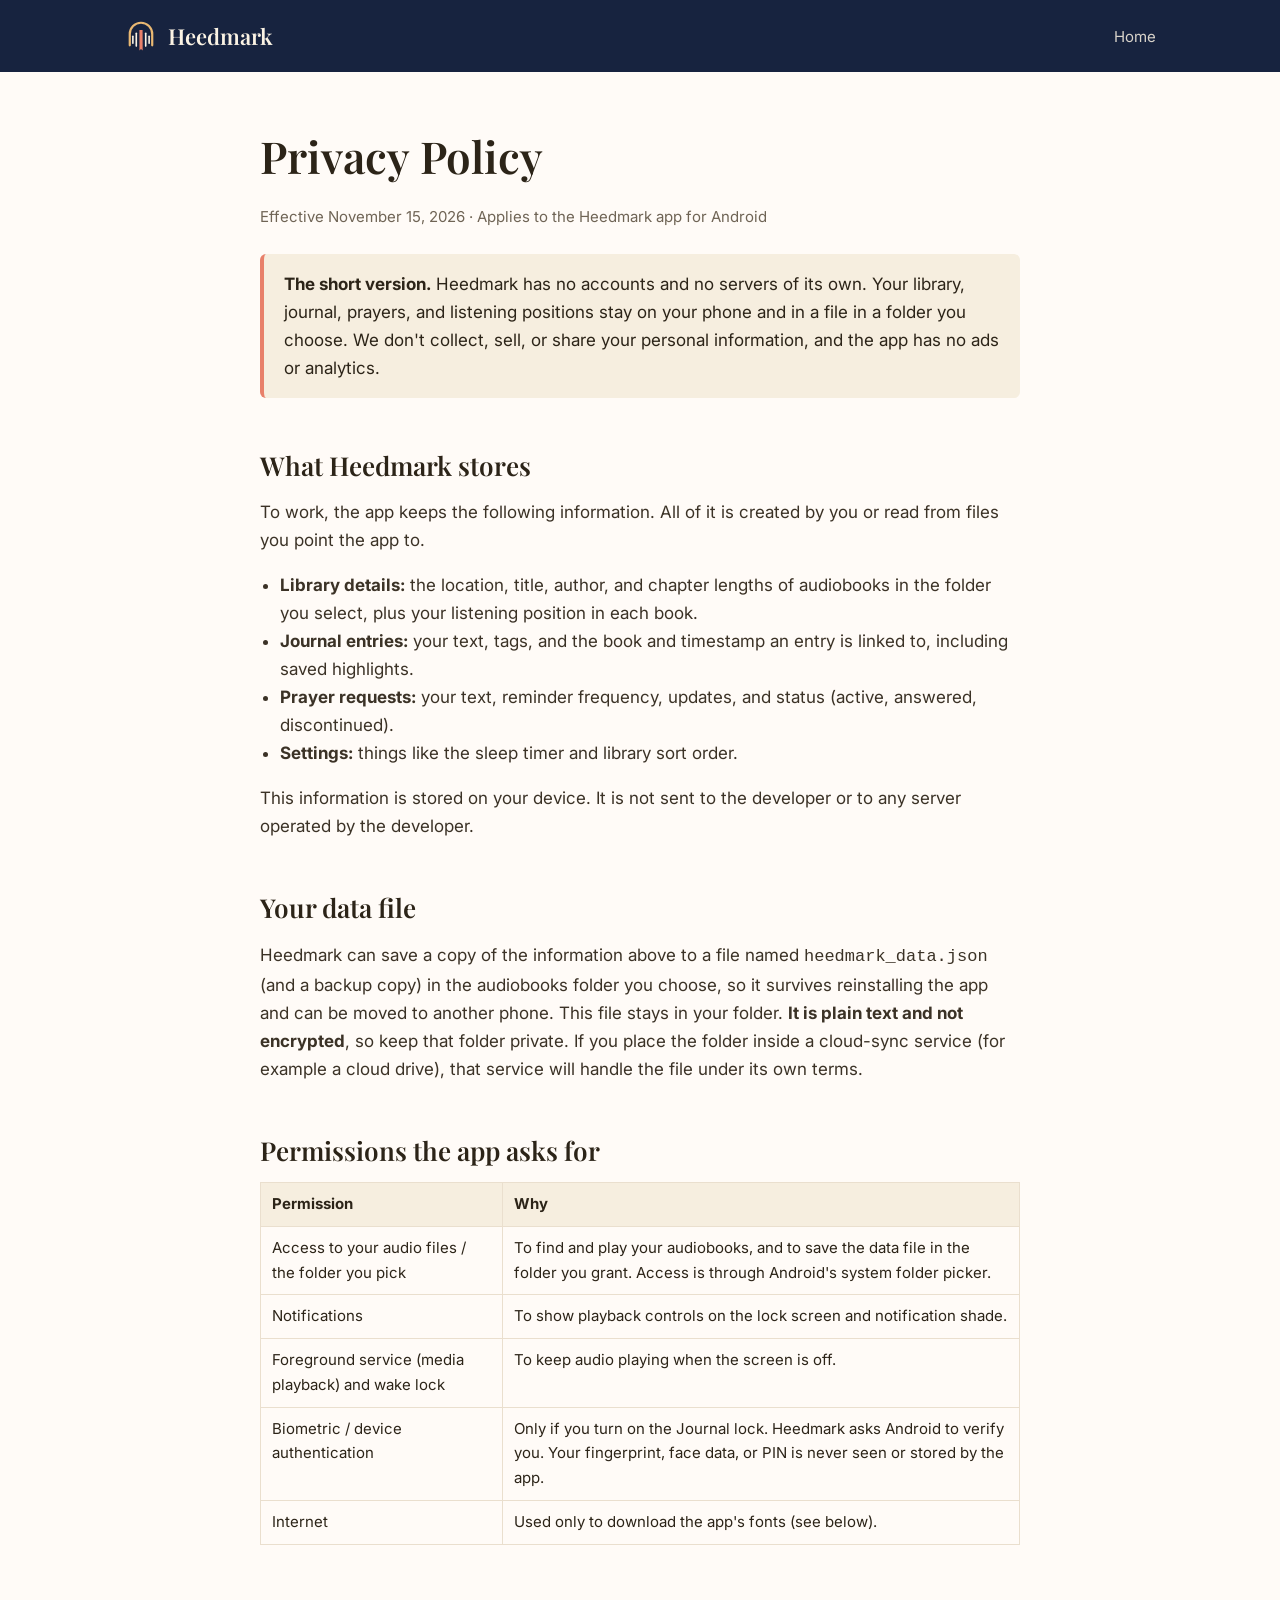
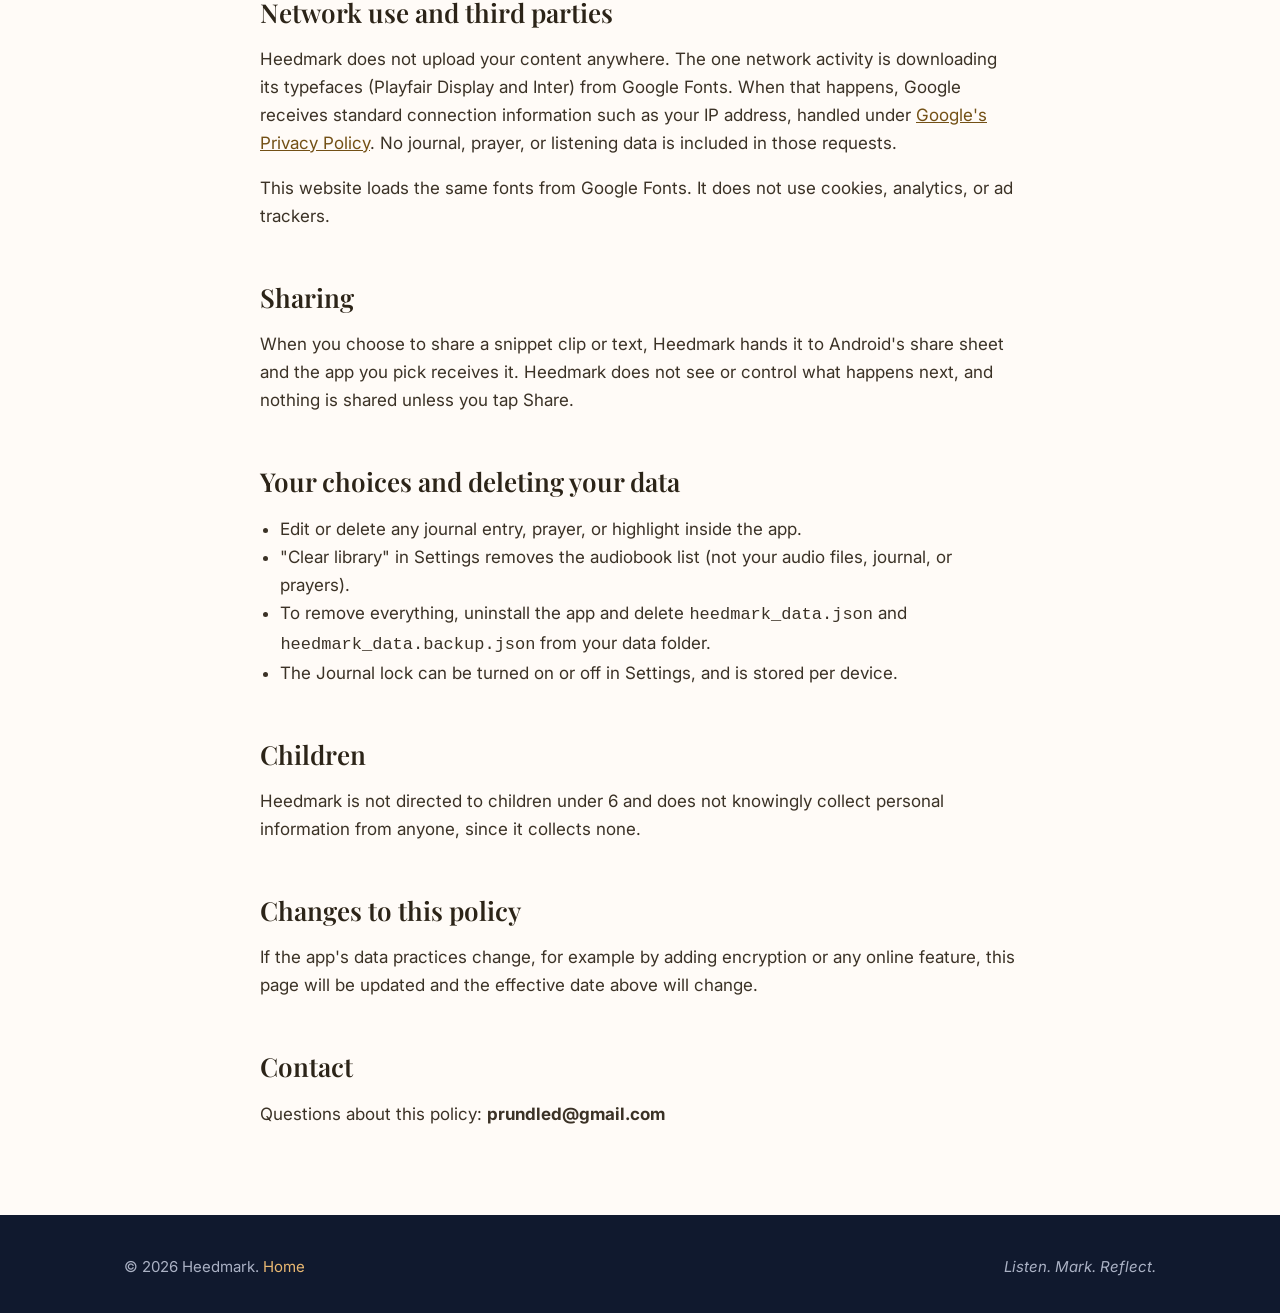
==== commit 99df62eb: "Update privacy.html" ====
--- a/privacy.html
+++ b/privacy.html
@@ -63,13 +63,13 @@
 </ul>
 
 <h2>Children</h2>
-<p>Heedmark is not directed to children under 13 and does not knowingly collect personal information from anyone, since it collects none.</p>
+<p>Heedmark is not directed to children under 6 and does not knowingly collect personal information from anyone, since it collects none.</p>
 
 <h2>Changes to this policy</h2>
 <p>If the app's data practices change, for example by adding encryption or any online feature, this page will be updated and the effective date above will change.</p>
 
 <h2>Contact</h2>
-<p>Questions about this policy: <b>[add your contact email here]</b></p>
+<p>Questions about this policy: <b>prundled@gmail.com</b></p>
 </main>
 
 <footer><div class="wrap">
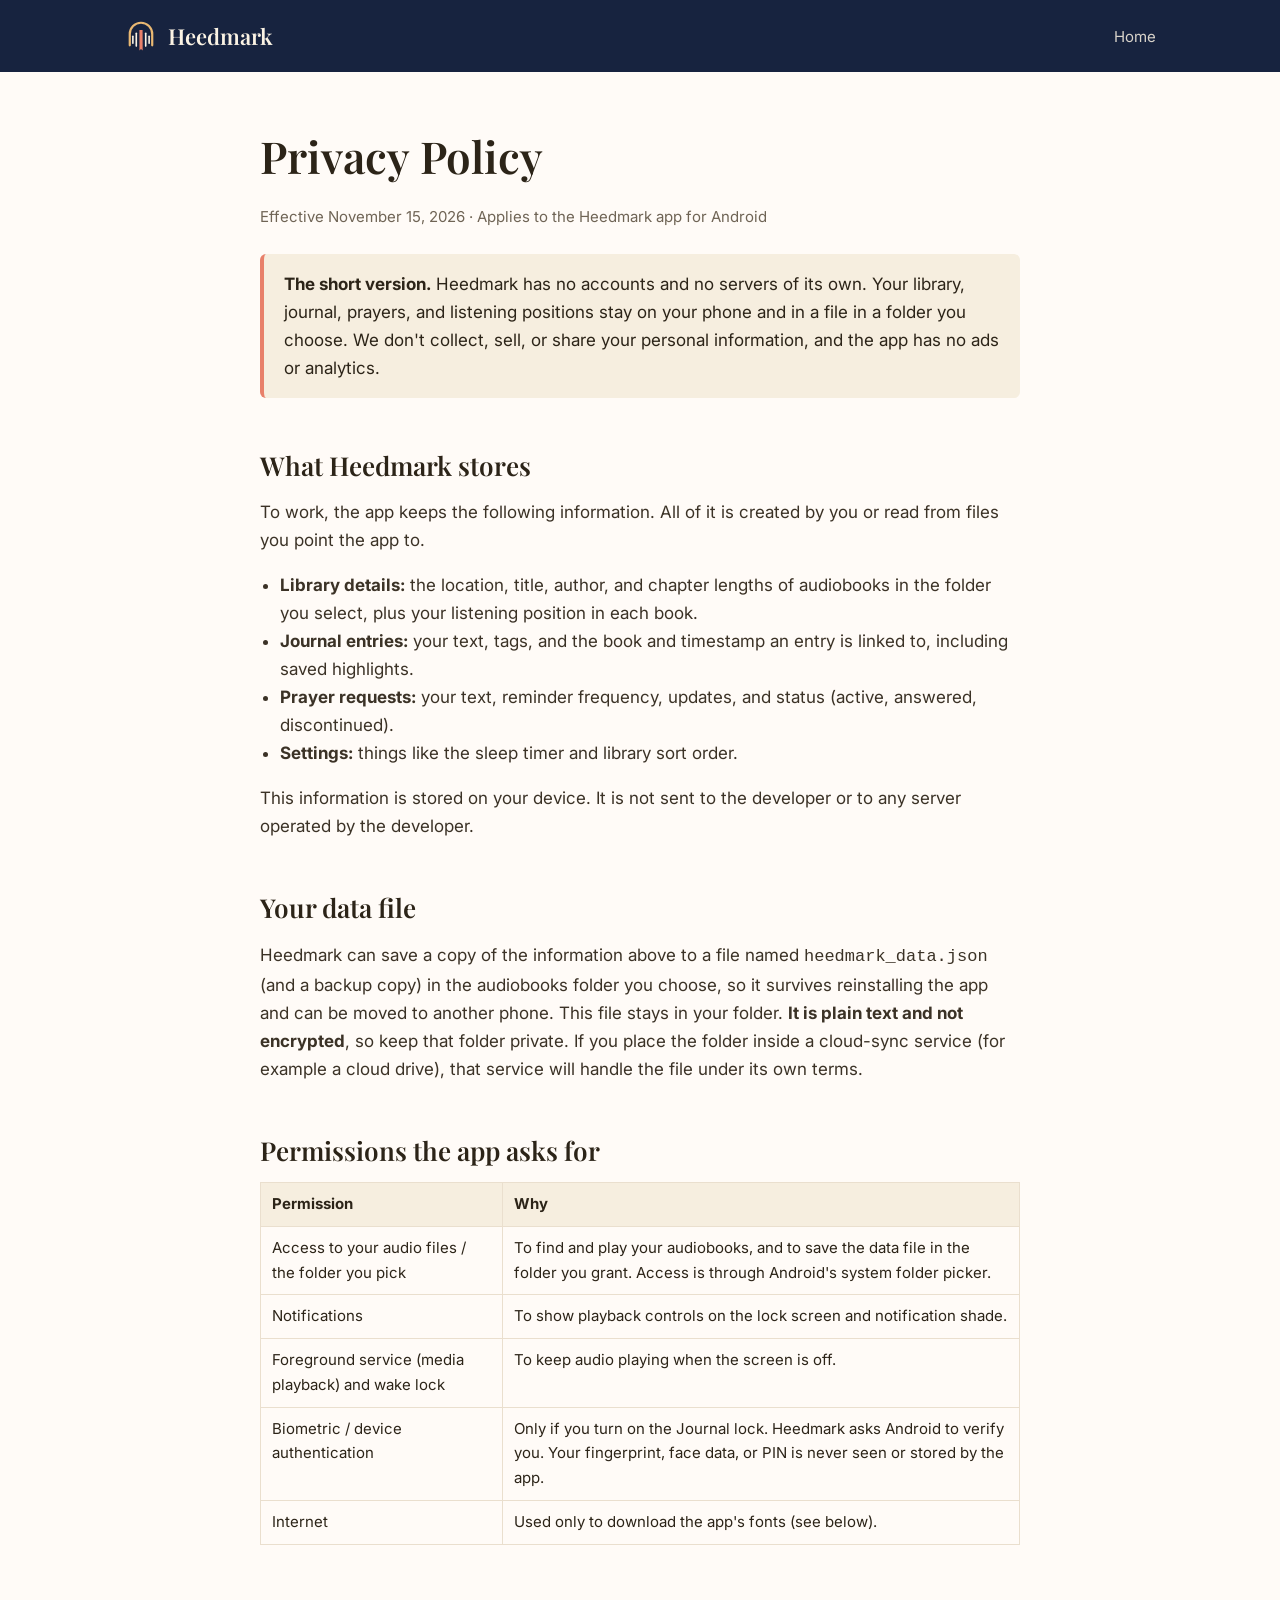
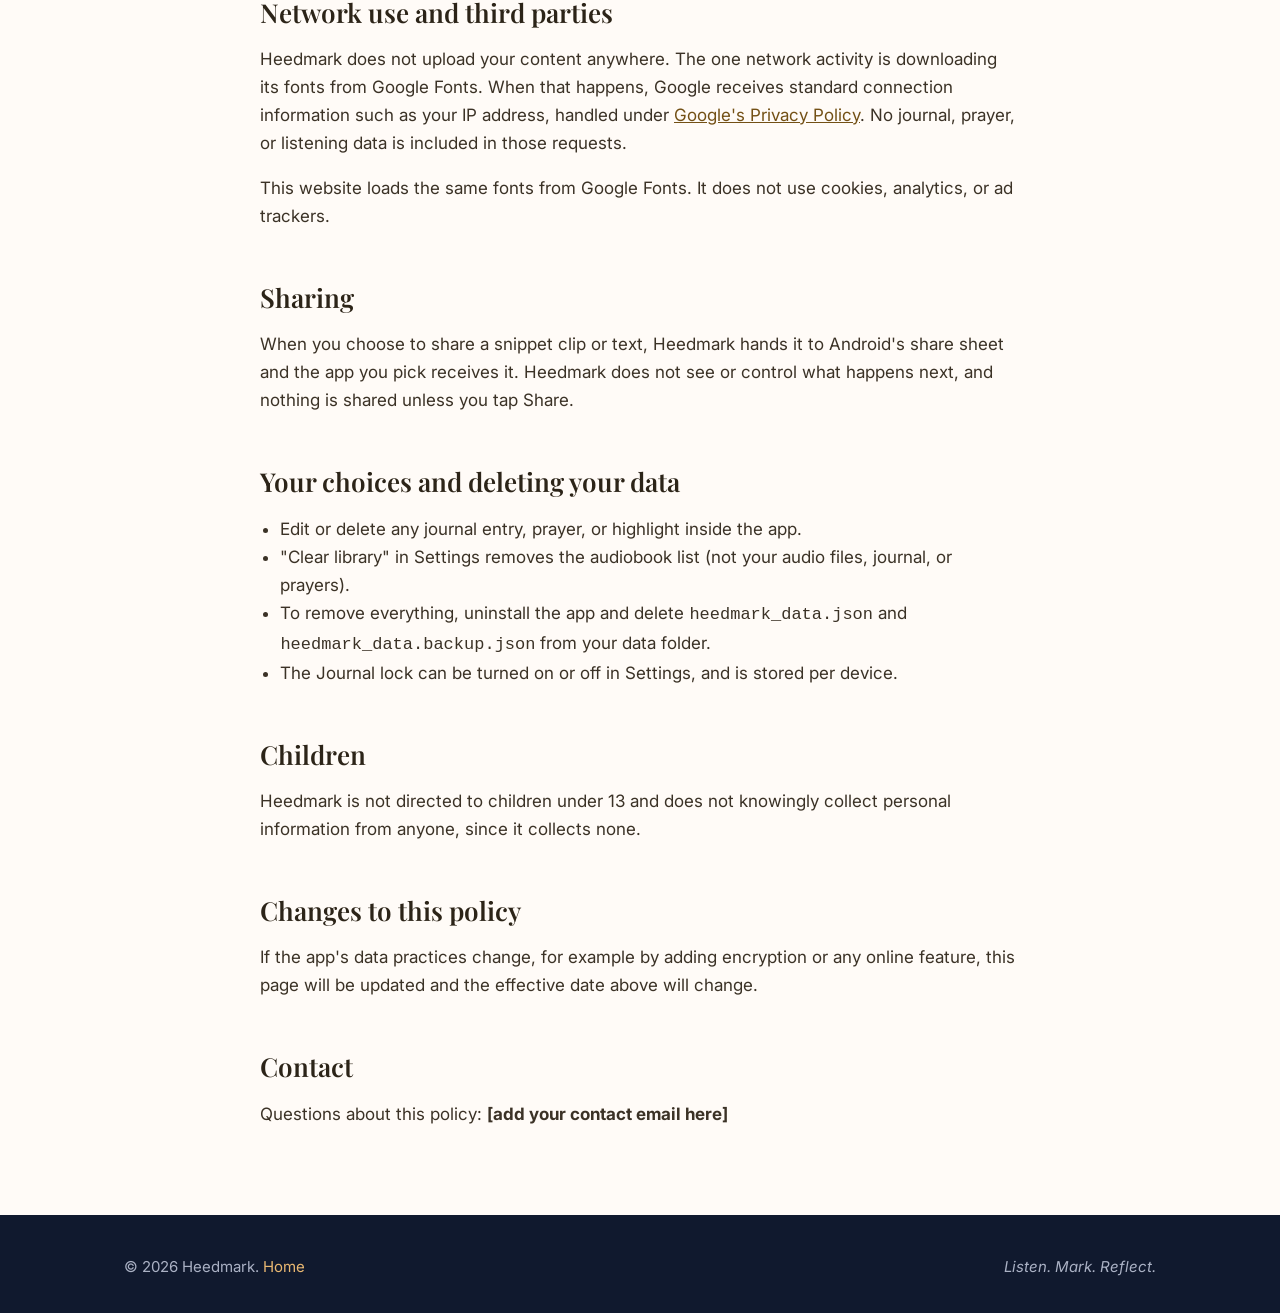
==== commit 60914c1d: "Add files via upload" ====
--- a/privacy.html
+++ b/privacy.html
@@ -5,7 +5,9 @@
 <meta name="viewport" content="width=device-width,initial-scale=1">
 <title>Privacy Policy · Heedmark</title>
 <meta name="description" content="How Heedmark handles your data. Short version: it stays with you.">
-<link rel="icon" href="assets/logo.svg" type="image/svg+xml">
+<link rel="icon" href="favicon.svg" type="image/svg+xml">
+<link rel="icon" href="favicon-32.png" sizes="32x32" type="image/png">
+<link rel="apple-touch-icon" href="apple-touch-icon.png">
 <link rel="preconnect" href="https://fonts.googleapis.com">
 <link rel="preconnect" href="https://fonts.gstatic.com" crossorigin>
 <link href="https://fonts.googleapis.com/css2?family=Inter:wght@400;500;600&family=Playfair+Display:wght@500;600;700&display=swap" rel="stylesheet">
@@ -48,7 +50,7 @@
 </table>
 
 <h2>Network use and third parties</h2>
-<p>Heedmark does not upload your content anywhere. The one network activity is downloading its typefaces (Playfair Display and Inter) from Google Fonts. When that happens, Google receives standard connection information such as your IP address, handled under <a href="https://policies.google.com/privacy">Google's Privacy Policy</a>. No journal, prayer, or listening data is included in those requests.</p>
+<p>Heedmark does not upload your content anywhere. The one network activity is downloading its fonts from Google Fonts. When that happens, Google receives standard connection information such as your IP address, handled under <a href="https://policies.google.com/privacy">Google's Privacy Policy</a>. No journal, prayer, or listening data is included in those requests.</p>
 <p>This website loads the same fonts from Google Fonts. It does not use cookies, analytics, or ad trackers.</p>
 
 <h2>Sharing</h2>
@@ -63,13 +65,13 @@
 </ul>
 
 <h2>Children</h2>
-<p>Heedmark is not directed to children under 6 and does not knowingly collect personal information from anyone, since it collects none.</p>
+<p>Heedmark is not directed to children under 13 and does not knowingly collect personal information from anyone, since it collects none.</p>
 
 <h2>Changes to this policy</h2>
 <p>If the app's data practices change, for example by adding encryption or any online feature, this page will be updated and the effective date above will change.</p>
 
 <h2>Contact</h2>
-<p>Questions about this policy: <b>prundled@gmail.com</b></p>
+<p>Questions about this policy: <b>[add your contact email here]</b></p>
 </main>
 
 <footer><div class="wrap">
--- a/styles.css
+++ b/styles.css
@@ -56,7 +56,7 @@
 .feat .ic{font-size:26px;margin-bottom:8px}
 
 .wrap.wide{max-width:1240px}
-.shots{display:flex;gap:40px 30px;justify-content:center;flex-wrap:wrap;max-width:930px;margin:0 auto}
+.shots{display:flex;gap:40px 30px;justify-content:center;flex-wrap:wrap;max-width:1160px;margin:0 auto}
 .shot{text-align:center;width:262px}
 .shot figcaption{margin-top:16px;font-size:15px;color:var(--muted)}
 .shot figcaption b{display:block;color:var(--ink);font-size:17px;font-family:var(--serif);margin-bottom:2px}
@@ -71,8 +71,9 @@
 .pill b{display:block;color:var(--gold);font-family:var(--serif);font-size:18px;margin-bottom:4px}
 
 .get{text-align:center}
-.badge{display:inline-flex;align-items:center;gap:12px;background:var(--navy);color:var(--cream);padding:14px 26px;border-radius:14px;font-weight:600}
-.badge small{display:block;font-weight:400;opacity:.7;font-size:12px;letter-spacing:.08em;text-transform:uppercase}
+.badge{display:inline-flex;align-items:center;gap:12px;background:#000;color:#fff;padding:10px 24px 10px 18px;border-radius:12px;border:1px solid #a6a6a6;text-decoration:none;text-align:left;font-size:24px;font-weight:600;line-height:1.1}
+.badge small{display:block;font-weight:400;opacity:.85;font-size:11px;letter-spacing:.04em;text-transform:uppercase}
+.badge .gp{width:34px;height:34px}
 
 footer{background:#10192e;color:#aab1c4;padding:40px 0;font-size:15px}
 footer .wrap{display:flex;justify-content:space-between;gap:20px;flex-wrap:wrap;align-items:center}
@@ -116,7 +117,7 @@
 /* player */
 .tb{display:flex;align-items:center;padding:16px 8px 16px 12px;flex:none}
 .spd{font-weight:700;font-size:14px;padding:0 8px;color:rgb(var(--pr))}
-.pill{display:flex;gap:4px;align-items:center;background:rgba(var(--pr),.2);border-radius:12px;padding:4px 8px;font-size:12px;font-weight:600;color:rgb(var(--pr))}
+.tpill{display:flex;gap:4px;align-items:center;background:rgba(var(--pr),.2);border-radius:12px;padding:4px 8px;font-size:12px;font-weight:600;color:rgb(var(--pr))}
 .scroll{padding:24px;flex:1;overflow:hidden;display:flex;flex-direction:column}
 .art{width:240px;height:240px;border-radius:24px;background:rgba(var(--pc),.4);display:grid;place-items:center;margin:20px auto 32px;flex:none}
 .ch{font-family:'Playfair Display',Georgia,serif;font-size:24px;font-weight:500;text-align:center;line-height:32px}
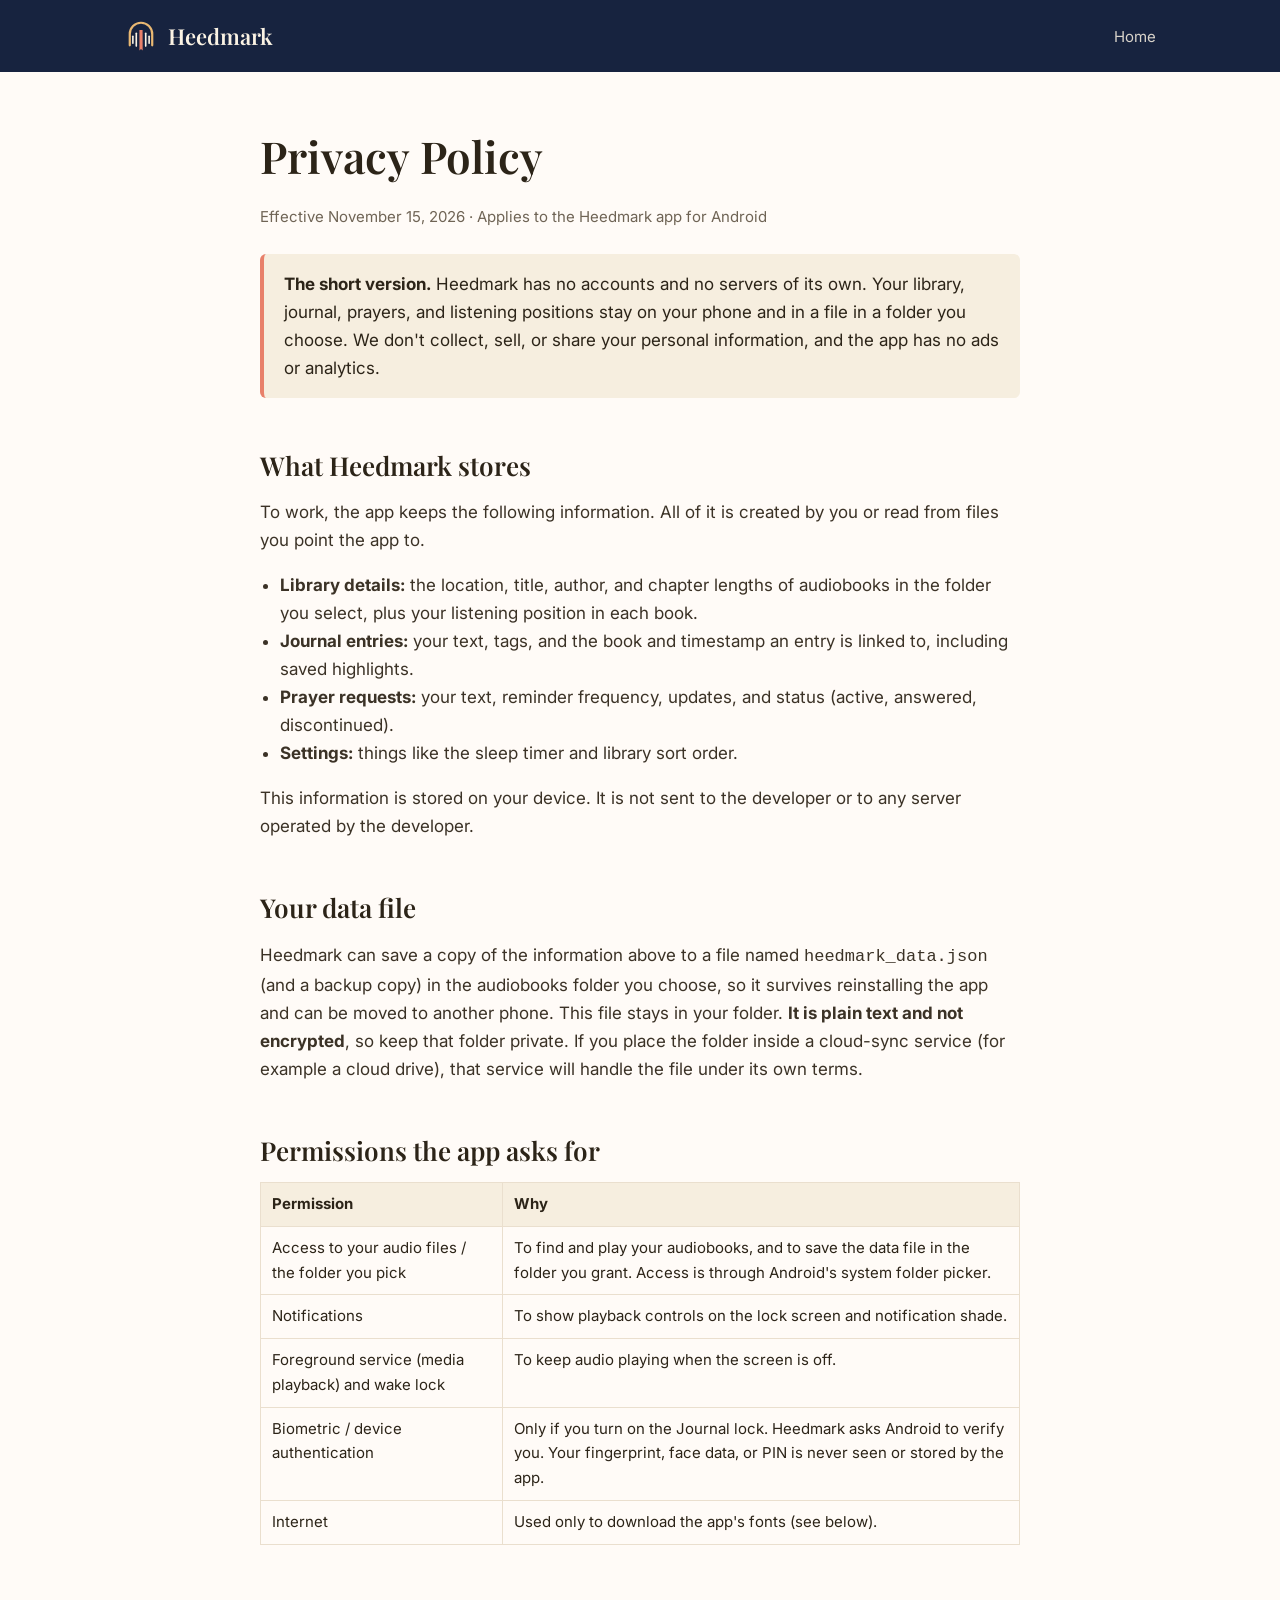
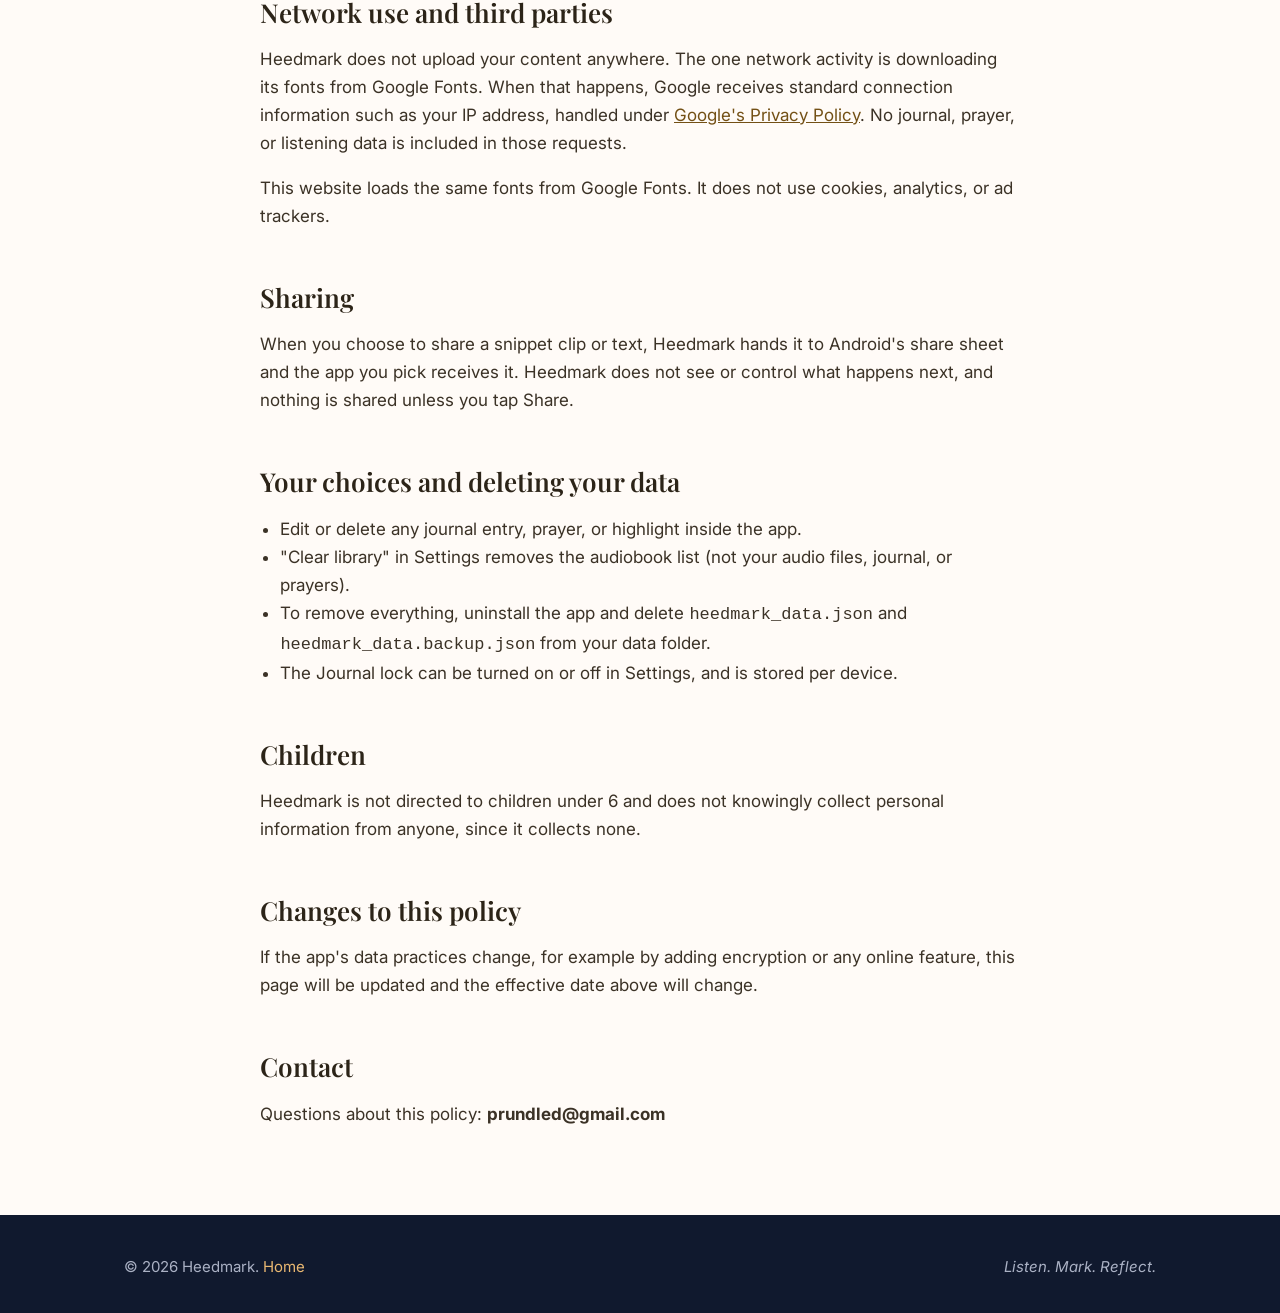
==== commit 3e731901: "Update privacy policy for children and contact email" ====
--- a/privacy.html
+++ b/privacy.html
@@ -65,13 +65,13 @@
 </ul>
 
 <h2>Children</h2>
-<p>Heedmark is not directed to children under 13 and does not knowingly collect personal information from anyone, since it collects none.</p>
+<p>Heedmark is not directed to children under 6 and does not knowingly collect personal information from anyone, since it collects none.</p>
 
 <h2>Changes to this policy</h2>
 <p>If the app's data practices change, for example by adding encryption or any online feature, this page will be updated and the effective date above will change.</p>
 
 <h2>Contact</h2>
-<p>Questions about this policy: <b>[add your contact email here]</b></p>
+<p>Questions about this policy: <b>prundled@gmail.com</b></p>
 </main>
 
 <footer><div class="wrap">
--- a/styles.css
+++ b/styles.css
@@ -224,3 +224,11 @@
   .pills{grid-template-columns:1fr 1fr}
   .nav nav a:not(:last-child){display:none}
 }
+
+/* Official Google Play badge: if assets/google-play-badge.svg exists it is shown; otherwise the drawn badge is the fallback. */
+.gpwrap .badge{display:none}
+.gpwrap.nofile .badge{display:inline-flex}
+.gpwrap.nofile .gpimg{display:none}
+.gpimg img{height:60px;width:auto;display:block}
+.gpwrap{display:flex;justify-content:center}
+.gpimg{display:block;line-height:0}
